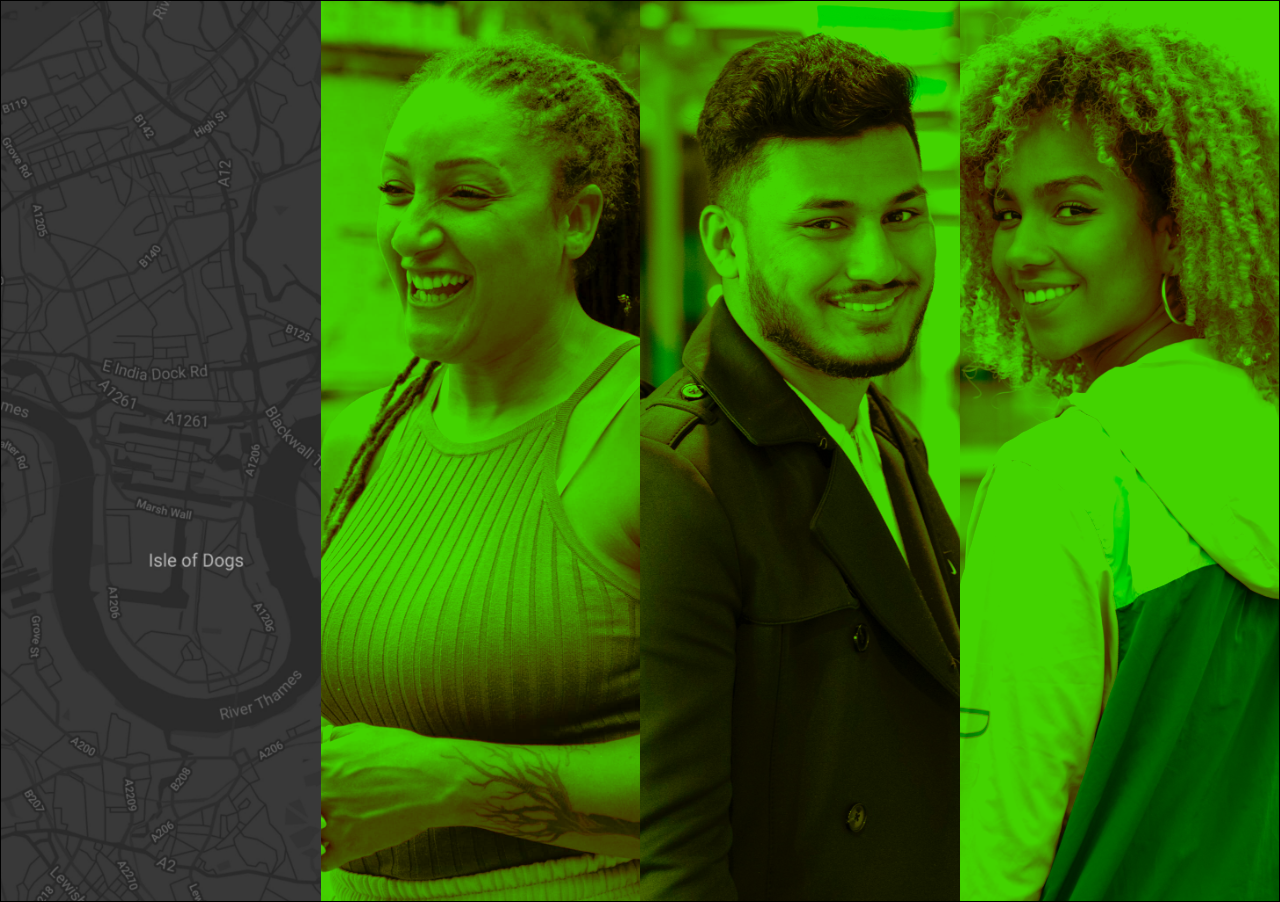
==== Css Templete/index.html @ 65a706ac "update" ====
<!DOCTYPE html>
<html lang="en">
  <head>
    <meta charset="UTF-8" />
    <meta http-equiv="X-UA-Compatible" content="IE=edge" />
    <meta name="viewport" content="width=device-width, initial-scale=1.0" />
    <title>Document</title>
    <link rel="stylesheet" href="assests/css/style.css" />
  </head>
  <body>
    <!-- Section Three -->
    <section id="sect__three">
      <div class="div__main_father">
        <div class="main__div">
          <div class="childs"></div>
          <div class="childs change" id="one"></div>

          <div class="childs change" id="two"></div>

          <div class="childs change" id="three"></div>
        </div>
      </div>
    </section>
    <!--  End Section Three   -->
  </body>
</html>
---- Css Templete/assests/css/style.css ----
* {
  margin: 0%;
  padding: 0%;
  box-sizing: border-box;
}

/* =================== Section Three ==================== */

#sect__three {
  width: 100%;
  height: 100vh;
  cursor: url , auto;
}
.div__main_father {
  width: 100%;
  height: 100vh;
}
.main__div {
  width: 100%;
  display: flex;
  height: auto;
  border: 1px solid black;
}
.childs {
  width: 25%;
  height: 100vh;
  transition: all 0.3s ease;
  /* duration timing-function */
}
.childs:nth-child(1) {
  background-image: url(../images/map_panel_2048.jpg);
  background-position: center;
  background-size: cover;
}
.childs:hover {
  width: 30%;
}
.main__div:hover .change {
  background-color: rgb(67, 211, 0);
  background-blend-mode: darken;
}
#one {
  background-image: url(../images/lauren_home_portrait.jpg);
  background-position: center;
  background-size: cover;
}
#one:hover {
  background-color: transparent;
}
#two {
  background-image: url(../images/saiful_home_portrait.jpg);
  background-position: center;
  background-size: cover;
}
#two:hover {
  background-color: transparent;
}
#three {
  background-image: url(../images/uma_home_portrait.jpg);
  background-position: center;
  background-size: cover;
}
#three:hover {
  background-color: transparent;
}
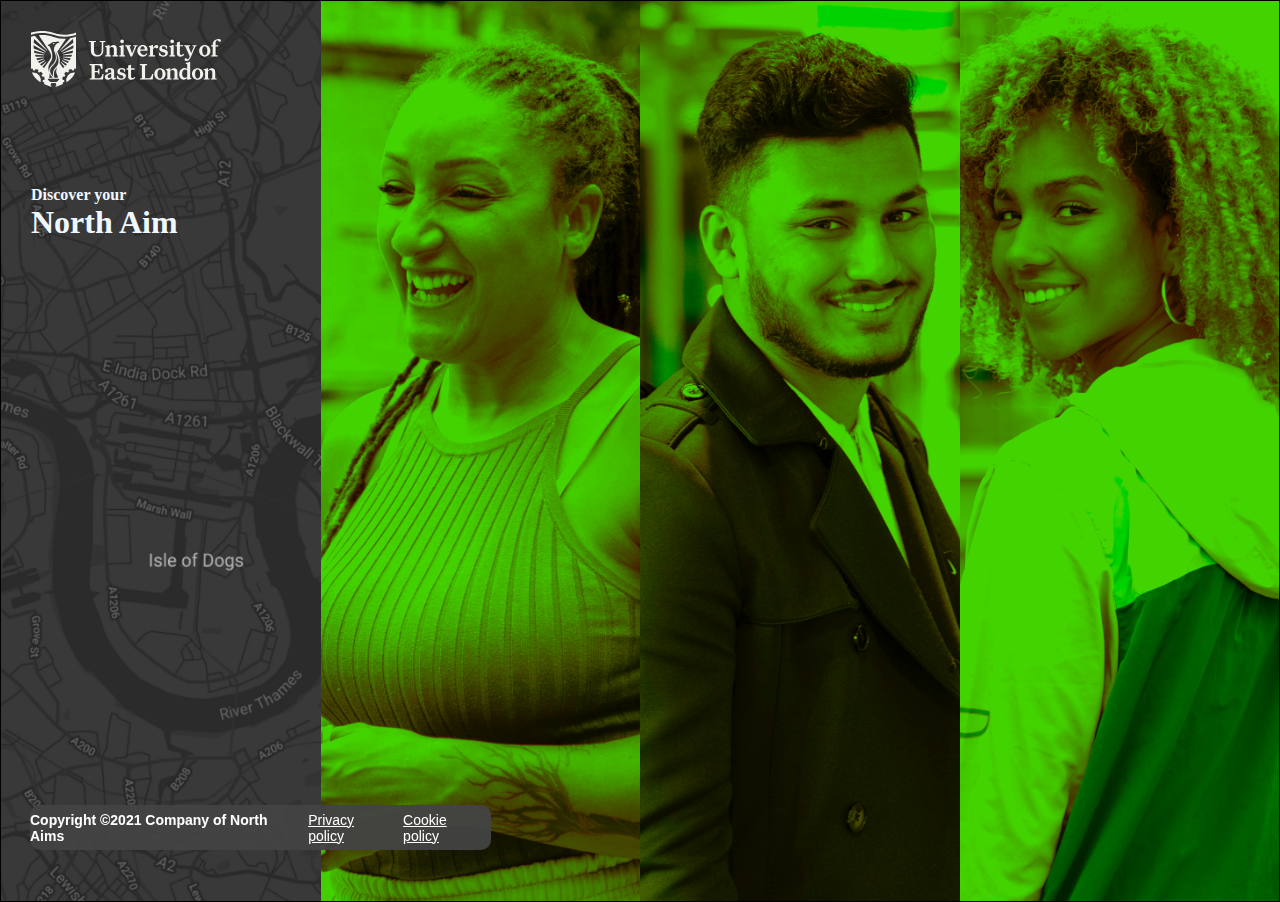
==== commit 5ed8b667: "update task" ====
--- a/Css Templete/index.html
+++ b/Css Templete/index.html
@@ -12,7 +12,19 @@
     <section id="sect__three">
       <div class="div__main_father">
         <div class="main__div">
-          <div class="childs"></div>
+          <div class="childs" id="child__one">
+            <div class="logo__img">
+              <img src="./assests/images/logo.svg" alt="" />
+              <div class="div__header">
+                <b>Discover your</b>
+                <h1>North Aim</h1>
+              </div>
+            </div>
+
+            <div class="style__btn">
+              <a href="./assests/link.html"><button>To tha Map</button></a>
+            </div>
+          </div>
           <div class="childs change" id="one"></div>
 
           <div class="childs change" id="two"></div>
@@ -20,6 +32,11 @@
           <div class="childs change" id="three"></div>
         </div>
       </div>
+      <div class="footer">
+        <h2>Copyright ©2021 Company of North Aims</h2>
+        <a href="#">Privacy policy</a>
+        <a href="#"> Cookie policy</a>
+      </div>
     </section>
     <!--  End Section Three   -->
   </body>
--- a/Css Templete/assests/css/style.css
+++ b/Css Templete/assests/css/style.css
@@ -9,7 +9,7 @@
 #sect__three {
   width: 100%;
   height: 100vh;
-  cursor: url , auto;
+  cursor: url(../images/play_green.svg), auto;
 }
 .div__main_father {
   width: 100%;
@@ -25,7 +25,6 @@
   width: 25%;
   height: 100vh;
   transition: all 0.3s ease;
-  /* duration timing-function */
 }
 .childs:nth-child(1) {
   background-image: url(../images/map_panel_2048.jpg);
@@ -63,3 +62,52 @@
 #three:hover {
   background-color: transparent;
 }
+
+#child__one:hover button {
+  display: block;
+}
+
+.logo__img {
+  width: 250px;
+  height: 250px;
+  padding: 30px 30px;
+}
+.logo__img .div__header {
+  padding-top: 50%;
+  color: aliceblue;
+}
+
+.style__btn {
+  padding-top: 250px;
+  padding-left: 30px;
+}
+.style__btn button {
+  padding: 7px 30px;
+  display: none;
+}
+.style__btn button:hover {
+  cursor: pointer;
+}
+.footer {
+  width: 36%;
+  height: 5vh;
+  background-color: rgba(68, 67, 67, 0.932);
+  border-radius: 10px;
+  position: fixed;
+  left: 30px;
+  bottom: 50px;
+  color: white;
+  display: flex;
+  align-items: center;
+}
+
+.footer h2,
+a {
+  font-size: 14px;
+  font-family: Arial, Helvetica, sans-serif;
+}
+
+.footer a {
+  color: white;
+  padding: 0px 5px;
+}
